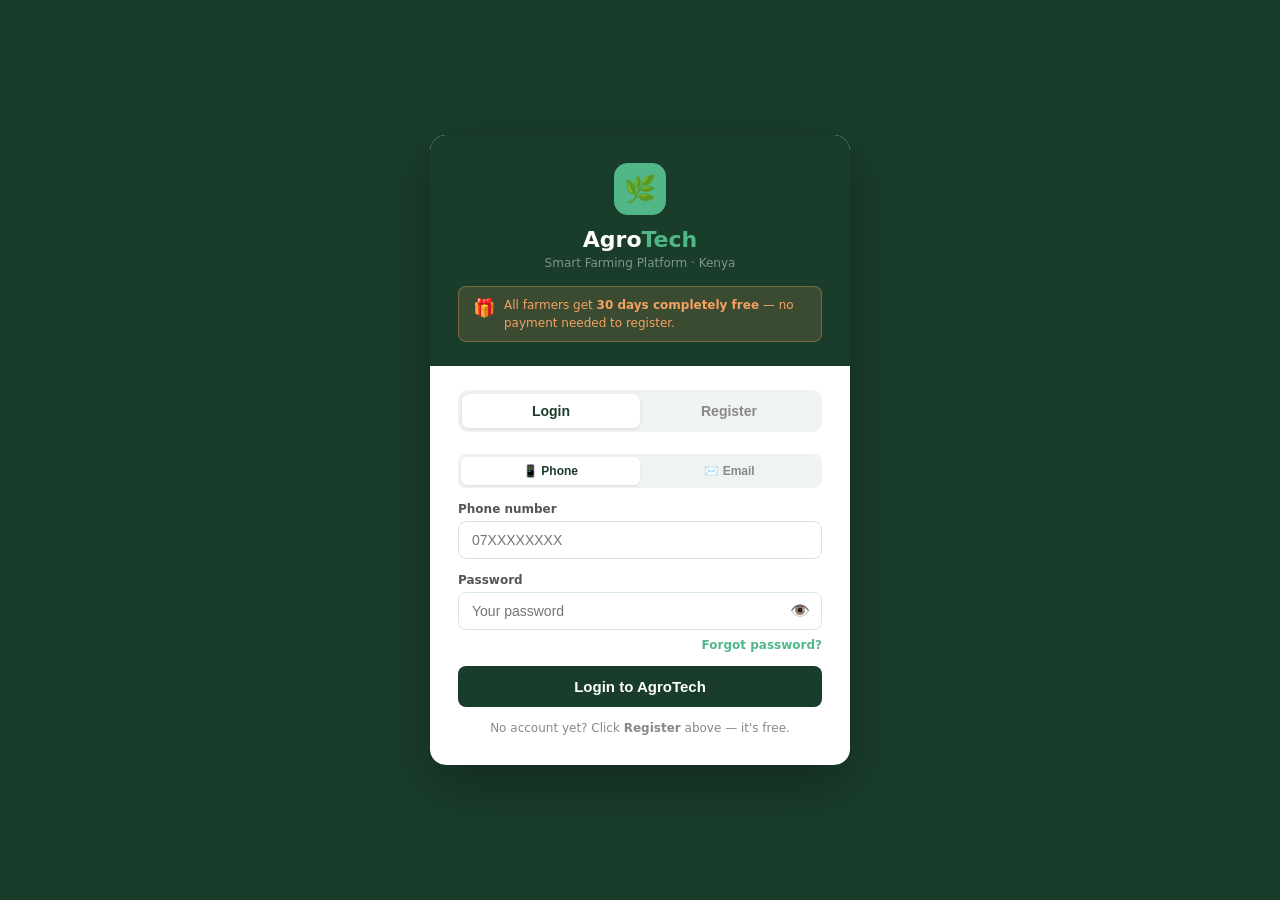
==== frontend/pages/admin.html @ b2d06858 "Add admin dashboard (secured by admin email)" ====
<!DOCTYPE html>
<html lang="en">
<head>
<meta charset="UTF-8">
<meta name="viewport" content="width=device-width, initial-scale=1.0">
<meta name="theme-color" content="#1a3d2b">
<title>AgroTech — Admin Dashboard</title>
<style>
  :root{
    --forest:#1a3d2b; --mid:#2d6a4f; --green:#52b788; --leaf:#eaf3de;
    --bg:#f0f4f1; --card:#ffffff; --line:#d5e8da; --ink:#20302a; --muted:#6a7c72;
    --red:#e24b4a; --red-bg:#fcebeb; --amber:#f4a261;
  }
  *{box-sizing:border-box;margin:0;padding:0}
  body{background:var(--bg);color:var(--ink);
    font-family:'Segoe UI',system-ui,-apple-system,sans-serif;line-height:1.5}

  /* top bar */
  .topbar{background:var(--forest);color:#fff;padding:14px 22px;display:flex;
    align-items:center;justify-content:space-between;position:sticky;top:0;z-index:10}
  .brand{display:flex;align-items:center;gap:10px;font-weight:700;font-size:17px}
  .brand .badge{background:var(--green);color:var(--forest);font-size:11px;font-weight:800;
    padding:2px 8px;border-radius:6px;letter-spacing:.5px}
  .top-actions{display:flex;gap:10px}
  .top-actions a,.top-actions button{font:inherit;font-size:13px;font-weight:600;cursor:pointer;
    text-decoration:none;padding:8px 14px;border-radius:9px;border:1px solid rgba(255,255,255,.25);
    background:transparent;color:#fff;transition:background .15s}
  .top-actions a:hover,.top-actions button:hover{background:rgba(255,255,255,.12)}

  .wrap{max-width:1080px;margin:0 auto;padding:24px 22px 80px}
  h1{font-size:22px;color:var(--forest);margin-bottom:2px}
  .sub{color:var(--muted);font-size:13px;margin-bottom:22px}

  /* states */
  .state{text-align:center;padding:80px 20px;color:var(--muted)}
  .state .big{font-size:46px;margin-bottom:10px}
  .state h2{color:var(--forest);font-size:20px;margin-bottom:6px}
  .hidden{display:none}

  /* stat cards */
  .cards{display:grid;grid-template-columns:repeat(4,1fr);gap:14px;margin-bottom:14px}
  .card{background:var(--card);border:1px solid var(--line);border-radius:14px;padding:16px 18px}
  .card .label{font-size:12px;color:var(--muted);text-transform:uppercase;letter-spacing:.5px;font-weight:600}
  .card .val{font-size:30px;font-weight:800;color:var(--forest);margin-top:4px;line-height:1}
  .card .foot{font-size:12px;color:var(--muted);margin-top:6px}
  .card.accent{background:var(--forest);border-color:var(--forest)}
  .card.accent .label{color:var(--green)}
  .card.accent .val,.card.accent .foot{color:#fff}

  /* signups inline */
  .signups{display:flex;gap:0;background:var(--card);border:1px solid var(--line);
    border-radius:14px;overflow:hidden;margin-bottom:22px}
  .signups div{flex:1;padding:14px 18px;text-align:center;border-right:1px solid var(--line)}
  .signups div:last-child{border-right:none}
  .signups .n{font-size:22px;font-weight:800;color:var(--mid)}
  .signups .t{font-size:12px;color:var(--muted)}

  /* two columns */
  .cols{display:grid;grid-template-columns:1fr 1fr;gap:18px;margin-bottom:22px}
  .panel{background:var(--card);border:1px solid var(--line);border-radius:14px;padding:18px 20px}
  .panel h3{font-size:14px;color:var(--forest);margin-bottom:14px;text-transform:uppercase;
    letter-spacing:.5px}

  /* disease bars */
  .bar-row{margin-bottom:11px}
  .bar-row .bl{display:flex;justify-content:space-between;font-size:13px;margin-bottom:4px}
  .bar-row .bl b{color:var(--forest)}
  .bar-row .bl span{color:var(--muted)}
  .track{height:9px;background:var(--leaf);border-radius:5px;overflow:hidden}
  .fill{height:100%;background:var(--green);border-radius:5px}

  /* health split */
  .health-bar{height:26px;border-radius:8px;overflow:hidden;display:flex;margin-bottom:12px;background:var(--leaf)}
  .health-bar .h{background:var(--green)}
  .health-bar .d{background:var(--red)}
  .legend{display:flex;gap:18px;font-size:13px}
  .legend span{display:flex;align-items:center;gap:6px;color:var(--muted)}
  .dot{width:11px;height:11px;border-radius:3px;display:inline-block}

  /* tables */
  .panel.full{margin-bottom:22px}
  .tbl-head{display:flex;justify-content:space-between;align-items:center;margin-bottom:12px;gap:12px;flex-wrap:wrap}
  input.search{font:inherit;font-size:13px;padding:8px 12px;border:1px solid var(--line);
    border-radius:9px;width:220px;max-width:100%}
  table{width:100%;border-collapse:collapse;font-size:13.5px}
  th{text-align:left;color:var(--muted);font-weight:600;font-size:12px;text-transform:uppercase;
    letter-spacing:.4px;padding:9px 10px;border-bottom:2px solid var(--line)}
  td{padding:10px;border-bottom:1px solid var(--line);color:var(--ink)}
  tr:last-child td{border-bottom:none}
  .pill{font-size:11px;font-weight:700;padding:2px 9px;border-radius:20px}
  .pill.small{background:var(--leaf);color:var(--mid)}
  .pill.large{background:#e7eef9;color:#3a6ea5}
  .pill.healthy{background:var(--leaf);color:var(--mid)}
  .pill.diseased{background:var(--red-bg);color:var(--red)}
  .muted{color:var(--muted)}

  @media (max-width:820px){
    .cards{grid-template-columns:1fr 1fr} .cols{grid-template-columns:1fr}
    .signups{flex-wrap:wrap} .signups div{flex:1 0 33%}
    table{font-size:12.5px} th,td{padding:8px 7px}
  }
</style>
</head>
<body>

<div class="topbar">
  <div class="brand">🌿 AgroTech <span class="badge">ADMIN</span></div>
  <div class="top-actions">
    <a href="dashboard.html">Open App</a>
    <button onclick="logout()">Log out</button>
  </div>
</div>

<div class="wrap">
  <!-- loading -->
  <div id="loading" class="state">
    <div class="big">⏳</div>
    <h2>Loading dashboard…</h2>
    <p>Fetching the latest numbers.</p>
  </div>

  <!-- access denied -->
  <div id="denied" class="state hidden">
    <div class="big">🔒</div>
    <h2>Admins only</h2>
    <p>This account doesn't have admin access.</p>
  </div>

  <!-- dashboard -->
  <div id="dash" class="hidden">
    <h1>Admin Dashboard</h1>
    <div class="sub">A live overview of AgroTech — farmers, scans, and activity.</div>

    <div class="cards">
      <div class="card accent"><div class="label">Total Farmers</div><div class="val" id="c-farmers">—</div><div class="foot" id="c-scale">—</div></div>
      <div class="card"><div class="label">Total Scans</div><div class="val" id="c-scans">—</div><div class="foot" id="c-health">—</div></div>
      <div class="card"><div class="label">Crops Tracked</div><div class="val" id="c-crops">—</div></div>
      <div class="card"><div class="label">Tasks &amp; Items</div><div class="val" id="c-tasks">—</div><div class="foot" id="c-items">—</div></div>
    </div>

    <div class="signups">
      <div><div class="n" id="s-today">—</div><div class="t">New today</div></div>
      <div><div class="n" id="s-week">—</div><div class="t">Last 7 days</div></div>
      <div><div class="n" id="s-month">—</div><div class="t">Last 30 days</div></div>
    </div>

    <div class="cols">
      <div class="panel">
        <h3>Top Diseases Detected</h3>
        <div id="diseases"><div class="muted">No diseased scans yet.</div></div>
      </div>
      <div class="panel">
        <h3>Scan Health Split</h3>
        <div class="health-bar"><div class="h" id="hb-h" style="width:0"></div><div class="d" id="hb-d" style="width:0"></div></div>
        <div class="legend">
          <span><i class="dot" style="background:var(--green)"></i> Healthy: <b id="lg-h" style="margin-left:4px">0</b></span>
          <span><i class="dot" style="background:var(--red)"></i> Diseased: <b id="lg-d" style="margin-left:4px">0</b></span>
        </div>
      </div>
    </div>

    <div class="panel full">
      <h3>Recent Scans</h3>
      <table>
        <thead><tr><th>Farmer</th><th>Crop</th><th>Result</th><th>Confidence</th><th>Status</th><th>When</th></tr></thead>
        <tbody id="recent"></tbody>
      </table>
    </div>

    <div class="panel full">
      <div class="tbl-head">
        <h3 style="margin:0">All Farmers (<span id="f-count">0</span>)</h3>
        <input class="search" id="search" placeholder="Search name, phone, email…" oninput="filterFarmers()">
      </div>
      <table>
        <thead><tr><th>Name</th><th>Phone</th><th>Email</th><th>County</th><th>Scale</th><th>Scans</th><th>Joined</th></tr></thead>
        <tbody id="farmers"></tbody>
      </table>
    </div>
  </div>
</div>

<script>
  const API = "https://agrotech-production-4c2f.up.railway.app";
  const token = localStorage.getItem("agro_token");

  // Escape user-entered text before inserting into the page (XSS safety).
  function esc(v){ if(v===null||v===undefined) return "";
    return String(v).replace(/&/g,"&amp;").replace(/</g,"&lt;").replace(/>/g,"&gt;")
      .replace(/"/g,"&quot;").replace(/'/g,"&#039;"); }

  function show(id){ ["loading","denied","dash"].forEach(x =>
    document.getElementById(x).classList.toggle("hidden", x!==id)); }

  function logout(){ localStorage.removeItem("agro_token"); window.location.href = "../index.html"; }

  if(!token){ window.location.href = "../index.html"; }

  const headers = { "Authorization": "Bearer " + token };
  let allFarmers = [];

  async function load(){
    try {
      const res = await fetch(API + "/admin/overview", { headers });
      if(res.status === 401){ logout(); return; }
      if(res.status === 403){ show("denied"); return; }
      if(!res.ok){ throw new Error("overview " + res.status); }
      const d = await res.json();
      renderOverview(d);
      show("dash");
      loadFarmers();
    } catch(e){
      document.getElementById("loading").innerHTML =
        '<div class="big">⚠️</div><h2>Couldn\'t load</h2><p>Please refresh, or check the backend is online.</p>';
      console.error(e);
    }
  }

  function renderOverview(d){
    document.getElementById("c-farmers").textContent = d.totals.farmers;
    document.getElementById("c-scale").textContent   = d.scale.small + " small · " + d.scale.large + " large";
    document.getElementById("c-scans").textContent   = d.totals.scans;
    document.getElementById("c-health").textContent  = d.scan_health.diseased + " diseased · " + d.scan_health.healthy + " healthy";
    document.getElementById("c-crops").textContent   = d.totals.crops;
    document.getElementById("c-tasks").textContent   = d.totals.tasks;
    document.getElementById("c-items").textContent   = d.totals.inventory + " inventory items";

    document.getElementById("s-today").textContent = d.signups.today;
    document.getElementById("s-week").textContent  = d.signups.week;
    document.getElementById("s-month").textContent = d.signups.month;

    // top diseases bars
    const box = document.getElementById("diseases");
    if(d.top_diseases.length){
      const max = Math.max(...d.top_diseases.map(x => x.count));
      box.innerHTML = d.top_diseases.map(x => `
        <div class="bar-row">
          <div class="bl"><b>${esc(x.disease)}</b><span>${x.count}</span></div>
          <div class="track"><div class="fill" style="width:${Math.round(x.count/max*100)}%"></div></div>
        </div>`).join("");
    }

    // health split
    const h = d.scan_health.healthy, dd = d.scan_health.diseased, tot = h+dd;
    document.getElementById("hb-h").style.width = tot ? (h/tot*100)+"%" : "0";
    document.getElementById("hb-d").style.width = tot ? (dd/tot*100)+"%" : "0";
    document.getElementById("lg-h").textContent = h;
    document.getElementById("lg-d").textContent = dd;

    // recent scans
    const rec = document.getElementById("recent");
    if(d.recent_scans.length){
      rec.innerHTML = d.recent_scans.map(s => `
        <tr>
          <td>${esc(s.farmer)}</td>
          <td>${esc(s.plant)}</td>
          <td>${esc(s.disease)}</td>
          <td>${s.confidence}%</td>
          <td><span class="pill ${s.status==='healthy'?'healthy':'diseased'}">${esc(s.status||'—')}</span></td>
          <td class="muted">${esc(s.date)}</td>
        </tr>`).join("");
    } else {
      rec.innerHTML = '<tr><td colspan="6" class="muted">No scans yet.</td></tr>';
    }
  }

  async function loadFarmers(){
    try {
      const res = await fetch(API + "/admin/farmers", { headers });
      if(!res.ok) return;
      allFarmers = await res.json();
      document.getElementById("f-count").textContent = allFarmers.length;
      renderFarmers(allFarmers);
    } catch(e){ console.error(e); }
  }

  function renderFarmers(list){
    const body = document.getElementById("farmers");
    if(!list.length){ body.innerHTML = '<tr><td colspan="7" class="muted">No farmers found.</td></tr>'; return; }
    body.innerHTML = list.map(f => `
      <tr>
        <td>${esc(f.name)}</td>
        <td>${esc(f.phone)}</td>
        <td>${esc(f.email)||'<span class="muted">—</span>'}</td>
        <td>${esc(f.county)}</td>
        <td><span class="pill ${f.scale==='large'?'large':'small'}">${esc(f.scale)}</span></td>
        <td>${f.scans}</td>
        <td class="muted">${esc(f.registered)}</td>
      </tr>`).join("");
  }

  function filterFarmers(){
    const q = document.getElementById("search").value.toLowerCase();
    renderFarmers(allFarmers.filter(f =>
      (f.name||"").toLowerCase().includes(q) ||
      (f.phone||"").toLowerCase().includes(q) ||
      (f.email||"").toLowerCase().includes(q)));
  }

  load();
</script>
</body>
</html>
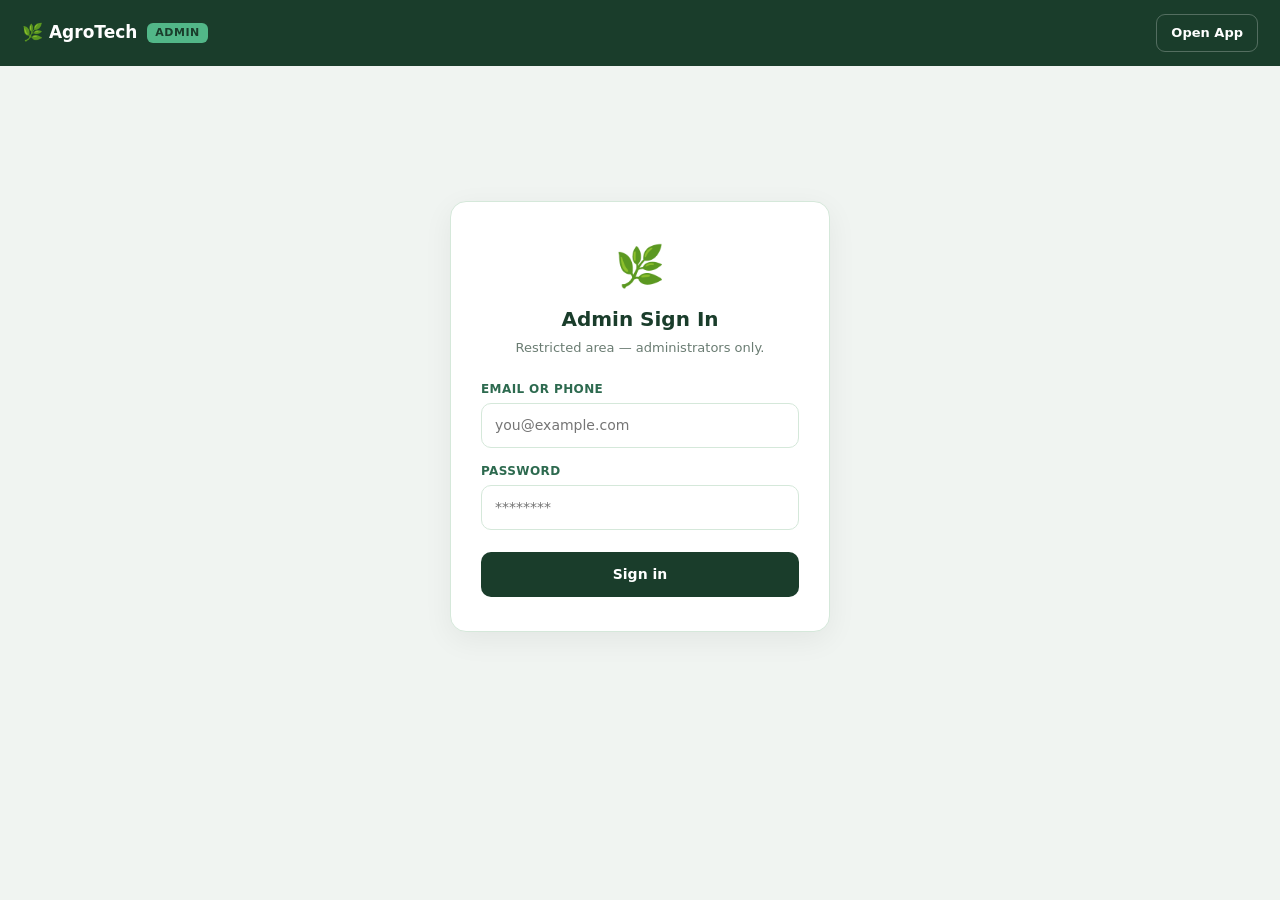
==== commit 3d3e79cd: "Admin: show free trial status + filter for expired trials" ====
--- a/frontend/pages/admin.html
+++ b/frontend/pages/admin.html
@@ -4,18 +4,16 @@
 <meta charset="UTF-8">
 <meta name="viewport" content="width=device-width, initial-scale=1.0">
 <meta name="theme-color" content="#1a3d2b">
-<title>AgroTech — Admin Dashboard</title>
+<title>AgroTech — Admin</title>
 <style>
   :root{
     --forest:#1a3d2b; --mid:#2d6a4f; --green:#52b788; --leaf:#eaf3de;
     --bg:#f0f4f1; --card:#ffffff; --line:#d5e8da; --ink:#20302a; --muted:#6a7c72;
-    --red:#e24b4a; --red-bg:#fcebeb; --amber:#f4a261;
+    --red:#e24b4a; --red-bg:#fcebeb;
   }
   *{box-sizing:border-box;margin:0;padding:0}
   body{background:var(--bg);color:var(--ink);
     font-family:'Segoe UI',system-ui,-apple-system,sans-serif;line-height:1.5}
-
-  /* top bar */
   .topbar{background:var(--forest);color:#fff;padding:14px 22px;display:flex;
     align-items:center;justify-content:space-between;position:sticky;top:0;z-index:10}
   .brand{display:flex;align-items:center;gap:10px;font-weight:700;font-size:17px}
@@ -26,124 +24,144 @@
     text-decoration:none;padding:8px 14px;border-radius:9px;border:1px solid rgba(255,255,255,.25);
     background:transparent;color:#fff;transition:background .15s}
   .top-actions a:hover,.top-actions button:hover{background:rgba(255,255,255,.12)}
-
   .wrap{max-width:1080px;margin:0 auto;padding:24px 22px 80px}
   h1{font-size:22px;color:var(--forest);margin-bottom:2px}
   .sub{color:var(--muted);font-size:13px;margin-bottom:22px}
-
-  /* states */
+  .hidden{display:none}
+  .login-screen{min-height:78vh;display:flex;align-items:center;justify-content:center;padding:20px}
+  .login-card{background:var(--card);border:1px solid var(--line);border-radius:16px;
+    padding:34px 30px;width:100%;max-width:380px;box-shadow:0 8px 30px rgba(0,0,0,.06)}
+  .login-card .leaf{font-size:40px;text-align:center}
+  .login-card h2{text-align:center;color:var(--forest);font-size:20px;margin:8px 0 4px}
+  .login-card .p{text-align:center;color:var(--muted);font-size:13px;margin-bottom:22px}
+  .login-card label{display:block;font-size:12px;font-weight:700;color:var(--mid);
+    text-transform:uppercase;letter-spacing:.4px;margin:14px 0 5px}
+  .login-card input{width:100%;padding:11px 13px;border:1.5px solid var(--line);border-radius:10px;
+    font:inherit;font-size:14px}
+  .login-card input:focus{outline:none;border-color:var(--green)}
+  .login-card button{width:100%;margin-top:22px;padding:12px;background:var(--forest);color:#fff;
+    border:none;border-radius:10px;font:inherit;font-size:14px;font-weight:700;cursor:pointer;transition:background .15s}
+  .login-card button:hover{background:var(--mid)}
+  .login-card button:disabled{opacity:.6;cursor:default}
+  .err{background:var(--red-bg);color:var(--red);border:1px solid #f3b6b6;border-radius:9px;
+    padding:10px 12px;font-size:13px;margin-top:16px;text-align:center}
   .state{text-align:center;padding:80px 20px;color:var(--muted)}
   .state .big{font-size:46px;margin-bottom:10px}
   .state h2{color:var(--forest);font-size:20px;margin-bottom:6px}
-  .hidden{display:none}
-
-  /* stat cards */
+  .state button{margin-top:16px;padding:10px 20px;background:var(--forest);color:#fff;border:none;
+    border-radius:9px;font:inherit;font-weight:600;cursor:pointer}
   .cards{display:grid;grid-template-columns:repeat(4,1fr);gap:14px;margin-bottom:14px}
   .card{background:var(--card);border:1px solid var(--line);border-radius:14px;padding:16px 18px}
   .card .label{font-size:12px;color:var(--muted);text-transform:uppercase;letter-spacing:.5px;font-weight:600}
   .card .val{font-size:30px;font-weight:800;color:var(--forest);margin-top:4px;line-height:1}
   .card .foot{font-size:12px;color:var(--muted);margin-top:6px}
   .card.accent{background:var(--forest);border-color:var(--forest)}
-  .card.accent .label{color:var(--green)}
-  .card.accent .val,.card.accent .foot{color:#fff}
-
-  /* signups inline */
-  .signups{display:flex;gap:0;background:var(--card);border:1px solid var(--line);
-    border-radius:14px;overflow:hidden;margin-bottom:22px}
+  .card.accent .label{color:var(--green)} .card.accent .val,.card.accent .foot{color:#fff}
+  .signups{display:flex;background:var(--card);border:1px solid var(--line);border-radius:14px;
+    overflow:hidden;margin-bottom:22px}
   .signups div{flex:1;padding:14px 18px;text-align:center;border-right:1px solid var(--line)}
   .signups div:last-child{border-right:none}
-  .signups .n{font-size:22px;font-weight:800;color:var(--mid)}
-  .signups .t{font-size:12px;color:var(--muted)}
-
-  /* two columns */
+  .signups .n{font-size:22px;font-weight:800;color:var(--mid)} .signups .t{font-size:12px;color:var(--muted)}
   .cols{display:grid;grid-template-columns:1fr 1fr;gap:18px;margin-bottom:22px}
   .panel{background:var(--card);border:1px solid var(--line);border-radius:14px;padding:18px 20px}
-  .panel h3{font-size:14px;color:var(--forest);margin-bottom:14px;text-transform:uppercase;
-    letter-spacing:.5px}
-
-  /* disease bars */
+  .panel h3{font-size:14px;color:var(--forest);margin-bottom:14px;text-transform:uppercase;letter-spacing:.5px}
+  .panel.full{margin-bottom:22px}
   .bar-row{margin-bottom:11px}
   .bar-row .bl{display:flex;justify-content:space-between;font-size:13px;margin-bottom:4px}
-  .bar-row .bl b{color:var(--forest)}
-  .bar-row .bl span{color:var(--muted)}
+  .bar-row .bl b{color:var(--forest)} .bar-row .bl span{color:var(--muted)}
   .track{height:9px;background:var(--leaf);border-radius:5px;overflow:hidden}
   .fill{height:100%;background:var(--green);border-radius:5px}
-
-  /* health split */
   .health-bar{height:26px;border-radius:8px;overflow:hidden;display:flex;margin-bottom:12px;background:var(--leaf)}
-  .health-bar .h{background:var(--green)}
-  .health-bar .d{background:var(--red)}
+  .health-bar .h{background:var(--green)} .health-bar .d{background:var(--red)}
   .legend{display:flex;gap:18px;font-size:13px}
   .legend span{display:flex;align-items:center;gap:6px;color:var(--muted)}
   .dot{width:11px;height:11px;border-radius:3px;display:inline-block}
-
-  /* tables */
-  .panel.full{margin-bottom:22px}
   .tbl-head{display:flex;justify-content:space-between;align-items:center;margin-bottom:12px;gap:12px;flex-wrap:wrap}
-  input.search{font:inherit;font-size:13px;padding:8px 12px;border:1px solid var(--line);
-    border-radius:9px;width:220px;max-width:100%}
+  input.search{font:inherit;font-size:13px;padding:8px 12px;border:1px solid var(--line);border-radius:9px;width:220px;max-width:100%}
   table{width:100%;border-collapse:collapse;font-size:13.5px}
   th{text-align:left;color:var(--muted);font-weight:600;font-size:12px;text-transform:uppercase;
     letter-spacing:.4px;padding:9px 10px;border-bottom:2px solid var(--line)}
-  td{padding:10px;border-bottom:1px solid var(--line);color:var(--ink)}
+  td{padding:10px;border-bottom:1px solid var(--line)}
   tr:last-child td{border-bottom:none}
   .pill{font-size:11px;font-weight:700;padding:2px 9px;border-radius:20px}
-  .pill.small{background:var(--leaf);color:var(--mid)}
-  .pill.large{background:#e7eef9;color:#3a6ea5}
-  .pill.healthy{background:var(--leaf);color:var(--mid)}
-  .pill.diseased{background:var(--red-bg);color:var(--red)}
+  .pill.small{background:var(--leaf);color:var(--mid)} .pill.large{background:#e7eef9;color:#3a6ea5}
+  .pill.healthy{background:var(--leaf);color:var(--mid)} .pill.diseased{background:var(--red-bg);color:var(--red)}
   .muted{color:var(--muted)}
-
+  .pill.t-active{background:var(--leaf);color:var(--mid)}
+  .pill.t-expiring{background:#fdf3e7;color:#c97b2a}
+  .pill.t-expired{background:var(--red-bg);color:var(--red)}
+  .filters{display:flex;gap:8px;flex-wrap:wrap}
+  .filters button{font:inherit;font-size:12.5px;font-weight:600;padding:6px 13px;border-radius:20px;
+    border:1px solid var(--line);background:#fff;color:var(--muted);cursor:pointer}
+  .filters button.on{background:var(--forest);color:#fff;border-color:var(--forest)}
   @media (max-width:820px){
     .cards{grid-template-columns:1fr 1fr} .cols{grid-template-columns:1fr}
-    .signups{flex-wrap:wrap} .signups div{flex:1 0 33%}
     table{font-size:12.5px} th,td{padding:8px 7px}
   }
 </style>
 </head>
 <body>
-
 <div class="topbar">
   <div class="brand">🌿 AgroTech <span class="badge">ADMIN</span></div>
   <div class="top-actions">
     <a href="dashboard.html">Open App</a>
-    <button onclick="logout()">Log out</button>
+    <button id="logoutBtn" class="hidden" onclick="logout()">Log out</button>
   </div>
 </div>
 
+<div id="login" class="login-screen hidden">
+  <div class="login-card">
+    <div class="leaf">🌿</div>
+    <h2>Admin Sign In</h2>
+    <div class="p">Restricted area — administrators only.</div>
+    <label for="email">Email or phone</label>
+    <input id="email" type="text" autocomplete="username" placeholder="you@example.com">
+    <label for="pw">Password</label>
+    <input id="pw" type="password" autocomplete="current-password" placeholder="********">
+    <button id="loginBtn" onclick="doLogin()">Sign in</button>
+    <div id="loginErr" class="err hidden"></div>
+  </div>
+</div>
+
 <div class="wrap">
-  <!-- loading -->
-  <div id="loading" class="state">
-    <div class="big">⏳</div>
-    <h2>Loading dashboard…</h2>
-    <p>Fetching the latest numbers.</p>
-  </div>
-
-  <!-- access denied -->
+  <div id="loading" class="state hidden">
+    <div class="big">⏳</div><h2>Loading…</h2>
+    <p>Fetching the latest numbers (the server may take a few seconds to wake up).</p>
+  </div>
+  <div id="errscreen" class="state hidden">
+    <div class="big">⚠️</div><h2>Couldn't reach the server</h2>
+    <p>It may be starting up. Please try again.</p>
+    <button onclick="load()">Retry</button>
+  </div>
   <div id="denied" class="state hidden">
-    <div class="big">🔒</div>
-    <h2>Admins only</h2>
-    <p>This account doesn't have admin access.</p>
-  </div>
-
-  <!-- dashboard -->
+    <div class="big">🔒</div><h2>Not an admin account</h2>
+    <p>This login doesn't have admin access.</p>
+    <button onclick="logout()">Sign in as a different account</button>
+  </div>
+
   <div id="dash" class="hidden">
     <h1>Admin Dashboard</h1>
     <div class="sub">A live overview of AgroTech — farmers, scans, and activity.</div>
-
     <div class="cards">
       <div class="card accent"><div class="label">Total Farmers</div><div class="val" id="c-farmers">—</div><div class="foot" id="c-scale">—</div></div>
       <div class="card"><div class="label">Total Scans</div><div class="val" id="c-scans">—</div><div class="foot" id="c-health">—</div></div>
       <div class="card"><div class="label">Crops Tracked</div><div class="val" id="c-crops">—</div></div>
-      <div class="card"><div class="label">Tasks &amp; Items</div><div class="val" id="c-tasks">—</div><div class="foot" id="c-items">—</div></div>
-    </div>
-
+      <div class="card"><div class="label">Tasks</div><div class="val" id="c-tasks">—</div><div class="foot" id="c-items">—</div></div>
+    </div>
     <div class="signups">
       <div><div class="n" id="s-today">—</div><div class="t">New today</div></div>
       <div><div class="n" id="s-week">—</div><div class="t">Last 7 days</div></div>
       <div><div class="n" id="s-month">—</div><div class="t">Last 30 days</div></div>
     </div>
 
+    <div class="panel full">
+      <h3>Free Trials</h3>
+      <div class="signups" style="margin:0;border:none">
+        <div><div class="n" id="t-active" style="color:var(--green)">—</div><div class="t">Active</div></div>
+        <div><div class="n" id="t-expiring" style="color:#c97b2a">—</div><div class="t">Ending ≤ 7 days</div></div>
+        <div><div class="n" id="t-expired" style="color:var(--red)">—</div><div class="t">Trial over</div></div>
+      </div>
+    </div>
     <div class="cols">
       <div class="panel">
         <h3>Top Diseases Detected</h3>
@@ -158,7 +176,6 @@
         </div>
       </div>
     </div>
-
     <div class="panel full">
       <h3>Recent Scans</h3>
       <table>
@@ -166,14 +183,19 @@
         <tbody id="recent"></tbody>
       </table>
     </div>
-
     <div class="panel full">
       <div class="tbl-head">
         <h3 style="margin:0">All Farmers (<span id="f-count">0</span>)</h3>
-        <input class="search" id="search" placeholder="Search name, phone, email…" oninput="filterFarmers()">
+        <input class="search" id="search" placeholder="Search name, phone, email..." oninput="filterFarmers()">
+      </div>
+      <div class="filters" style="margin-bottom:14px">
+        <button class="on" data-f="all"      onclick="setFilter('all',this)">All</button>
+        <button data-f="active"   onclick="setFilter('active',this)">Active</button>
+        <button data-f="expiring" onclick="setFilter('expiring',this)">Ending soon</button>
+        <button data-f="expired"  onclick="setFilter('expired',this)">Trial over</button>
       </div>
       <table>
-        <thead><tr><th>Name</th><th>Phone</th><th>Email</th><th>County</th><th>Scale</th><th>Scans</th><th>Joined</th></tr></thead>
+        <thead><tr><th>Name</th><th>Phone</th><th>Email</th><th>County</th><th>Scale</th><th>Scans</th><th>Trial</th><th>Joined</th></tr></thead>
         <tbody id="farmers"></tbody>
       </table>
     </div>
@@ -182,38 +204,59 @@
 
 <script>
   const API = "https://agrotech-production-4c2f.up.railway.app";
-  const token = localStorage.getItem("agro_token");
-
-  // Escape user-entered text before inserting into the page (XSS safety).
+  const TOKEN_KEY = "agro_token";
   function esc(v){ if(v===null||v===undefined) return "";
     return String(v).replace(/&/g,"&amp;").replace(/</g,"&lt;").replace(/>/g,"&gt;")
       .replace(/"/g,"&quot;").replace(/'/g,"&#039;"); }
-
-  function show(id){ ["loading","denied","dash"].forEach(x =>
-    document.getElementById(x).classList.toggle("hidden", x!==id)); }
-
-  function logout(){ localStorage.removeItem("agro_token"); window.location.href = "../index.html"; }
-
-  if(!token){ window.location.href = "../index.html"; }
-
-  const headers = { "Authorization": "Bearer " + token };
-  let allFarmers = [];
+  const SCREENS = ["login","loading","errscreen","denied","dash"];
+  function show(id){
+    SCREENS.forEach(x => document.getElementById(x).classList.toggle("hidden", x!==id));
+    document.getElementById("logoutBtn").classList.toggle("hidden", id!=="dash");
+  }
+  function token(){ return localStorage.getItem(TOKEN_KEY); }
+  function logout(){ localStorage.removeItem(TOKEN_KEY); show("login"); }
+
+  async function doLogin(){
+    const id = document.getElementById("email").value.trim();
+    const pw = document.getElementById("pw").value;
+    const errBox = document.getElementById("loginErr");
+    const btn = document.getElementById("loginBtn");
+    errBox.classList.add("hidden");
+    if(!id || !pw){ errBox.textContent = "Enter your email/phone and password."; errBox.classList.remove("hidden"); return; }
+    btn.disabled = true; btn.textContent = "Signing in...";
+    try {
+      const res = await fetch(API + "/auth/login", {
+        method:"POST", headers:{"Content-Type":"application/json"},
+        body: JSON.stringify({ identifier: id, password: pw })
+      });
+      if(res.status === 401 || res.status === 404){
+        errBox.textContent = "Wrong email/phone or password."; errBox.classList.remove("hidden"); return;
+      }
+      if(!res.ok){ errBox.textContent = "Login failed. Please try again."; errBox.classList.remove("hidden"); return; }
+      const data = await res.json();
+      localStorage.setItem(TOKEN_KEY, data.token);
+      load();
+    } catch(e){
+      errBox.textContent = "Couldn't reach the server. Try again in a moment.";
+      errBox.classList.remove("hidden");
+    } finally { btn.disabled = false; btn.textContent = "Sign in"; }
+  }
+  document.addEventListener("keydown", e => {
+    if(e.key==="Enter" && !document.getElementById("login").classList.contains("hidden")) doLogin();
+  });
 
   async function load(){
+    if(!token()){ show("login"); return; }
+    show("loading");
     try {
-      const res = await fetch(API + "/admin/overview", { headers });
+      const res = await fetch(API + "/admin/overview", { headers:{ "Authorization":"Bearer "+token() } });
       if(res.status === 401){ logout(); return; }
       if(res.status === 403){ show("denied"); return; }
-      if(!res.ok){ throw new Error("overview " + res.status); }
-      const d = await res.json();
-      renderOverview(d);
+      if(!res.ok){ show("errscreen"); return; }
+      renderOverview(await res.json());
       show("dash");
       loadFarmers();
-    } catch(e){
-      document.getElementById("loading").innerHTML =
-        '<div class="big">⚠️</div><h2>Couldn\'t load</h2><p>Please refresh, or check the backend is online.</p>';
-      console.error(e);
-    }
+    } catch(e){ show("errscreen"); console.error(e); }
   }
 
   function renderOverview(d){
@@ -224,12 +267,14 @@
     document.getElementById("c-crops").textContent   = d.totals.crops;
     document.getElementById("c-tasks").textContent   = d.totals.tasks;
     document.getElementById("c-items").textContent   = d.totals.inventory + " inventory items";
-
     document.getElementById("s-today").textContent = d.signups.today;
     document.getElementById("s-week").textContent  = d.signups.week;
     document.getElementById("s-month").textContent = d.signups.month;
-
-    // top diseases bars
+    if(d.trials){
+      document.getElementById("t-active").textContent   = d.trials.active;
+      document.getElementById("t-expiring").textContent = d.trials.expiring;
+      document.getElementById("t-expired").textContent  = d.trials.expired;
+    }
     const box = document.getElementById("diseases");
     if(d.top_diseases.length){
       const max = Math.max(...d.top_diseases.map(x => x.count));
@@ -238,65 +283,67 @@
           <div class="bl"><b>${esc(x.disease)}</b><span>${x.count}</span></div>
           <div class="track"><div class="fill" style="width:${Math.round(x.count/max*100)}%"></div></div>
         </div>`).join("");
-    }
-
-    // health split
+    } else { box.innerHTML = '<div class="muted">No diseased scans yet.</div>'; }
     const h = d.scan_health.healthy, dd = d.scan_health.diseased, tot = h+dd;
     document.getElementById("hb-h").style.width = tot ? (h/tot*100)+"%" : "0";
     document.getElementById("hb-d").style.width = tot ? (dd/tot*100)+"%" : "0";
     document.getElementById("lg-h").textContent = h;
     document.getElementById("lg-d").textContent = dd;
-
-    // recent scans
     const rec = document.getElementById("recent");
-    if(d.recent_scans.length){
-      rec.innerHTML = d.recent_scans.map(s => `
-        <tr>
-          <td>${esc(s.farmer)}</td>
-          <td>${esc(s.plant)}</td>
-          <td>${esc(s.disease)}</td>
-          <td>${s.confidence}%</td>
-          <td><span class="pill ${s.status==='healthy'?'healthy':'diseased'}">${esc(s.status||'—')}</span></td>
-          <td class="muted">${esc(s.date)}</td>
-        </tr>`).join("");
-    } else {
-      rec.innerHTML = '<tr><td colspan="6" class="muted">No scans yet.</td></tr>';
-    }
-  }
-
+    rec.innerHTML = d.recent_scans.length ? d.recent_scans.map(s => `
+      <tr><td>${esc(s.farmer)}</td><td>${esc(s.plant)}</td><td>${esc(s.disease)}</td>
+        <td>${s.confidence}%</td>
+        <td><span class="pill ${s.status==='healthy'?'healthy':'diseased'}">${esc(s.status||'—')}</span></td>
+        <td class="muted">${esc(s.date)}</td></tr>`).join("")
+      : '<tr><td colspan="6" class="muted">No scans yet.</td></tr>';
+  }
+
+  let allFarmers = [];
+  let currentFilter = "all";
+  function trialPill(f){
+    const dl = f.days_left;
+    if(f.trial_status==="expired")  return `<span class="pill t-expired">Over ${Math.abs(dl)}d ago</span>`;
+    if(f.trial_status==="expiring") return `<span class="pill t-expiring">Ends in ${dl}d</span>`;
+    return `<span class="pill t-active">${dl}d left</span>`;
+  }
   async function loadFarmers(){
     try {
-      const res = await fetch(API + "/admin/farmers", { headers });
+      const res = await fetch(API + "/admin/farmers", { headers:{ "Authorization":"Bearer "+token() } });
       if(!res.ok) return;
       allFarmers = await res.json();
-      document.getElementById("f-count").textContent = allFarmers.length;
-      renderFarmers(allFarmers);
+      applyFilters();
     } catch(e){ console.error(e); }
   }
-
   function renderFarmers(list){
     const body = document.getElementById("farmers");
-    if(!list.length){ body.innerHTML = '<tr><td colspan="7" class="muted">No farmers found.</td></tr>'; return; }
-    body.innerHTML = list.map(f => `
-      <tr>
-        <td>${esc(f.name)}</td>
-        <td>${esc(f.phone)}</td>
+    document.getElementById("f-count").textContent = list.length;
+    body.innerHTML = list.length ? list.map(f => `
+      <tr><td>${esc(f.name)}</td><td>${esc(f.phone)}</td>
         <td>${esc(f.email)||'<span class="muted">—</span>'}</td>
         <td>${esc(f.county)}</td>
         <td><span class="pill ${f.scale==='large'?'large':'small'}">${esc(f.scale)}</span></td>
         <td>${f.scans}</td>
-        <td class="muted">${esc(f.registered)}</td>
-      </tr>`).join("");
-  }
-
-  function filterFarmers(){
+        <td>${trialPill(f)}</td>
+        <td class="muted">${esc(f.registered)}</td></tr>`).join("")
+      : '<tr><td colspan="8" class="muted">No farmers match.</td></tr>';
+  }
+  function setFilter(f, btn){
+    currentFilter = f;
+    document.querySelectorAll(".filters button").forEach(b => b.classList.remove("on"));
+    btn.classList.add("on");
+    applyFilters();
+  }
+  function applyFilters(){
     const q = document.getElementById("search").value.toLowerCase();
-    renderFarmers(allFarmers.filter(f =>
-      (f.name||"").toLowerCase().includes(q) ||
-      (f.phone||"").toLowerCase().includes(q) ||
-      (f.email||"").toLowerCase().includes(q)));
-  }
-
+    renderFarmers(allFarmers.filter(f => {
+      const matchText = (f.name||"").toLowerCase().includes(q) ||
+                        (f.phone||"").toLowerCase().includes(q) ||
+                        (f.email||"").toLowerCase().includes(q);
+      const matchFilter = currentFilter==="all" || f.trial_status===currentFilter;
+      return matchText && matchFilter;
+    }));
+  }
+  function filterFarmers(){ applyFilters(); }
   load();
 </script>
 </body>
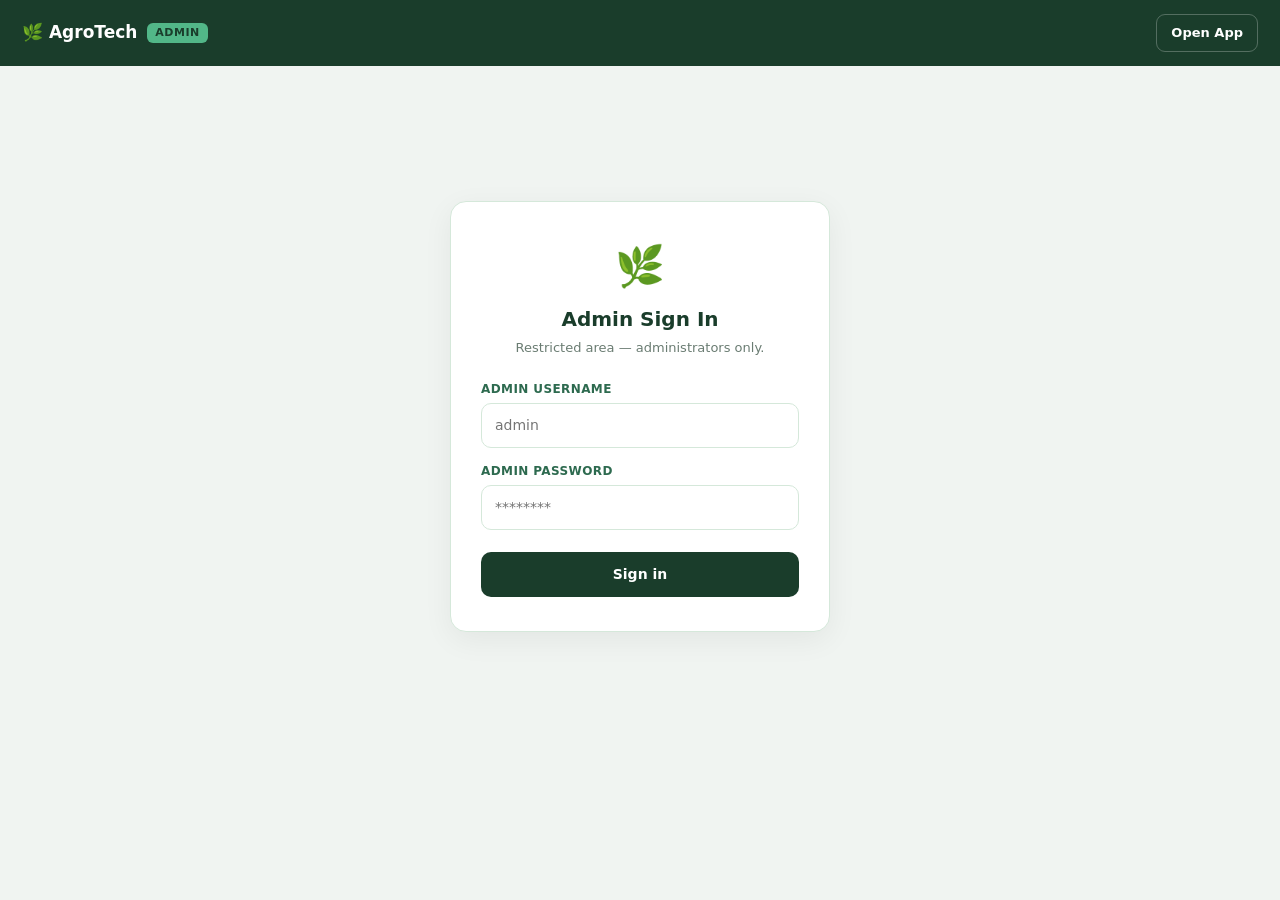
==== commit 649d35e7: "Admin page: built-in login, no more redirects" ====
--- a/frontend/pages/admin.html
+++ b/frontend/pages/admin.html
@@ -114,9 +114,9 @@
     <div class="leaf">🌿</div>
     <h2>Admin Sign In</h2>
     <div class="p">Restricted area — administrators only.</div>
-    <label for="email">Email or phone</label>
-    <input id="email" type="text" autocomplete="username" placeholder="you@example.com">
-    <label for="pw">Password</label>
+    <label for="email">Admin username</label>
+    <input id="email" type="text" autocomplete="username" placeholder="admin">
+    <label for="pw">Admin password</label>
     <input id="pw" type="password" autocomplete="current-password" placeholder="********">
     <button id="loginBtn" onclick="doLogin()">Sign in</button>
     <div id="loginErr" class="err hidden"></div>
@@ -204,7 +204,7 @@
 
 <script>
   const API = "https://agrotech-production-4c2f.up.railway.app";
-  const TOKEN_KEY = "agro_token";
+  const TOKEN_KEY = "agro_admin_token";
   function esc(v){ if(v===null||v===undefined) return "";
     return String(v).replace(/&/g,"&amp;").replace(/</g,"&lt;").replace(/>/g,"&gt;")
       .replace(/"/g,"&quot;").replace(/'/g,"&#039;"); }
@@ -222,15 +222,18 @@
     const errBox = document.getElementById("loginErr");
     const btn = document.getElementById("loginBtn");
     errBox.classList.add("hidden");
-    if(!id || !pw){ errBox.textContent = "Enter your email/phone and password."; errBox.classList.remove("hidden"); return; }
+    if(!id || !pw){ errBox.textContent = "Enter the admin username and password."; errBox.classList.remove("hidden"); return; }
     btn.disabled = true; btn.textContent = "Signing in...";
     try {
-      const res = await fetch(API + "/auth/login", {
+      const res = await fetch(API + "/admin/login", {
         method:"POST", headers:{"Content-Type":"application/json"},
-        body: JSON.stringify({ identifier: id, password: pw })
+        body: JSON.stringify({ username: id, password: pw })
       });
-      if(res.status === 401 || res.status === 404){
-        errBox.textContent = "Wrong email/phone or password."; errBox.classList.remove("hidden"); return;
+      if(res.status === 401){
+        errBox.textContent = "Wrong admin username or password."; errBox.classList.remove("hidden"); return;
+      }
+      if(res.status === 503){
+        errBox.textContent = "Admin login isn't set up yet (ADMIN_USERNAME / ADMIN_PASSWORD missing)."; errBox.classList.remove("hidden"); return;
       }
       if(!res.ok){ errBox.textContent = "Login failed. Please try again."; errBox.classList.remove("hidden"); return; }
       const data = await res.json();
